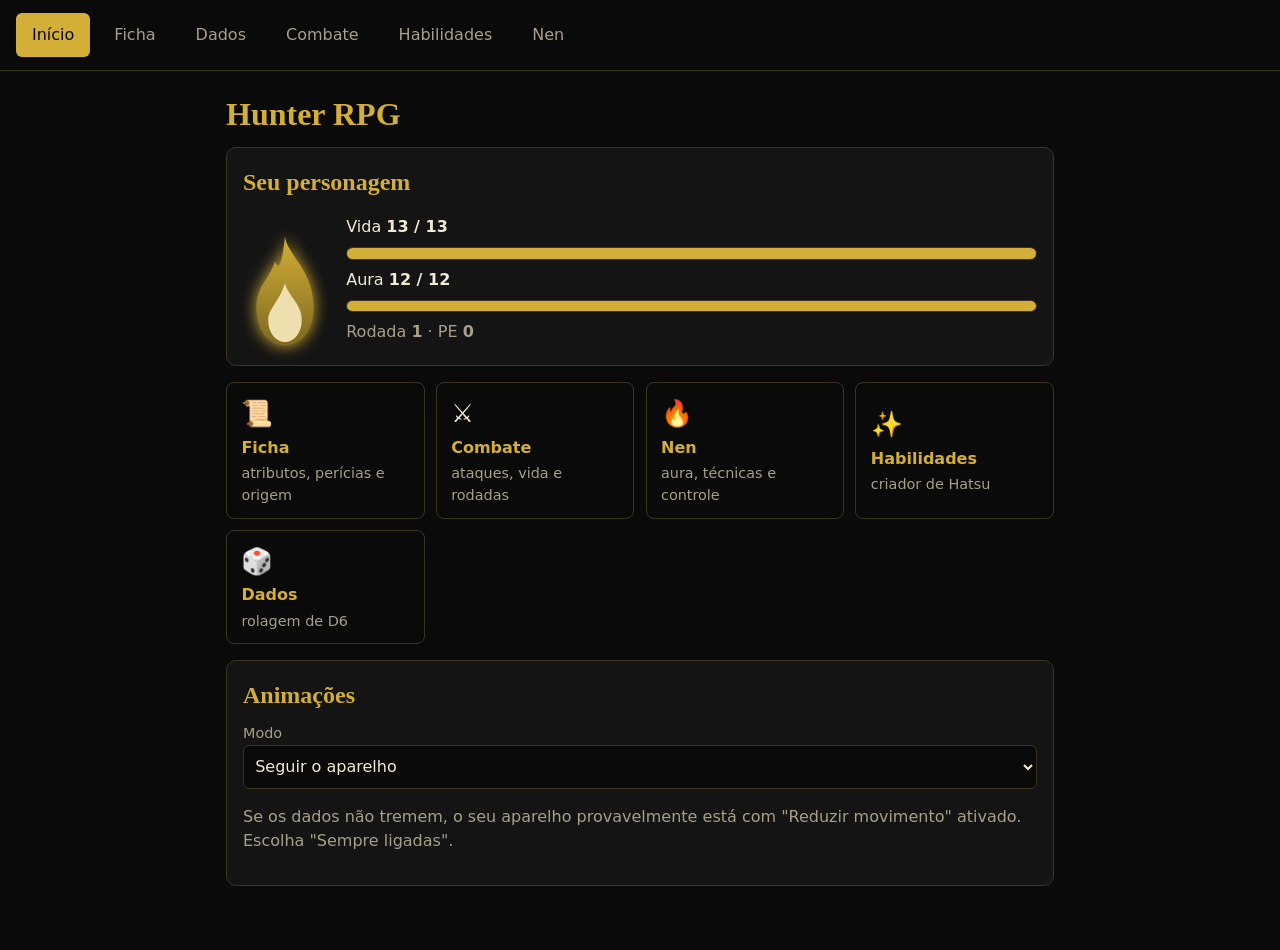
==== html/index.html @ ba84dd2d "mudanças" ====
<!DOCTYPE html>
<html lang="pt-BR">
<head>
<meta charset="UTF-8">
<meta name="viewport" content="width=device-width, initial-scale=1">
<title>Hunter RPG</title>
<link rel="stylesheet" href="../css/style.css">
<link rel="shortcut icon" href="../img/trupe.ico" type="image/x-icon">
</head>
<body>
<a class="pular" href="#conteudo">Pular para o conteúdo</a>
<nav aria-label="Principal"><a class="ativo" aria-current="page" href="index.html">Início</a><a href="ficha.html">Ficha</a><a href="dado.html">Dados</a><a href="combate.html">Combate</a><a href="habilidades.html">Habilidades</a><a href="nen.html">Nen</a></nav>
<main id="conteudo">
  <h1>Hunter RPG</h1>
  <section>
    <h2 id="resumoNome">Seu personagem</h2>
    <div class="linha-chama">
      <div class="chama" id="chama"></div>
      <div class="resumo-dados">
        <p>Vida <strong id="rPV"></strong></p>
        <div class="barra" id="barraPV" aria-label="Barra de vida"><div class="cheio"></div></div>
        <p>Aura <strong id="rPA"></strong></p>
        <div class="barra" id="barraPA" aria-label="Barra de aura"><div class="cheio"></div></div>
        <p class="suave">Rodada <strong id="rRodada"></strong> · PE <strong id="rPE"></strong></p>
      </div>
    </div>
  </section>
  <div class="atalhos">
    <a class="atalho" href="ficha.html"><span class="icone" aria-hidden="true">📜</span><strong>Ficha</strong><span class="desc">atributos, perícias e origem</span></a>
    <a class="atalho" href="combate.html"><span class="icone" aria-hidden="true">⚔️</span><strong>Combate</strong><span class="desc">ataques, vida e rodadas</span></a>
    <a class="atalho" href="nen.html"><span class="icone" aria-hidden="true">🔥</span><strong>Nen</strong><span class="desc">aura, técnicas e controle</span></a>
    <a class="atalho" href="habilidades.html"><span class="icone" aria-hidden="true">✨</span><strong>Habilidades</strong><span class="desc">criador de Hatsu</span></a>
    <a class="atalho" href="dado.html"><span class="icone" aria-hidden="true">🎲</span><strong>Dados</strong><span class="desc">rolagem de D6</span></a>
  </div>
  <section>
    <h2>Animações</h2>
    <label>Modo
      <select id="animacoes">
        <option value="">Seguir o aparelho</option>
        <option value="ligadas">Sempre ligadas</option>
        <option value="desligadas">Desligadas</option>
      </select>
    </label>
    <p class="suave">Se os dados não tremem, o seu aparelho provavelmente está com "Reduzir movimento" ativado. Escolha "Sempre ligadas".</p>
  </section>
</main>
<script src="../JavaScript/comum.js"></script>
<script src="../JavaScript/main.js"></script>
</body>
</html>
---- css/style.css ----
/* Cores do site: troque aqui e todas as páginas mudam */
:root{--bg:#0a0a0a;--painel:#141414;--borda:#3d3420;--texto:#f2ead3;--suave:#a89f88;--aura:#d4af37;--alerta:#ff6b6b}
*{box-sizing:border-box}
body{margin:0;background:var(--bg);color:var(--texto);font:16px/1.5 system-ui,sans-serif}
h1,h2{font-family:Georgia,serif;margin:0 0 .6rem;color:var(--aura)}
nav{display:flex;flex-wrap:wrap;gap:.5rem;padding:.8rem 1rem;border-bottom:1px solid var(--borda)}
nav a{color:var(--suave);text-decoration:none;padding:.3rem .8rem;border-radius:6px}
nav a:hover,nav a.ativo{color:var(--bg);background:var(--aura)}
main{max-width:860px;margin:0 auto;padding:1.2rem 1rem 3rem}
section{background:var(--painel);border:1px solid var(--borda);border-radius:10px;padding:1rem;margin-bottom:1rem}
.grade{display:grid;grid-template-columns:repeat(auto-fit,minmax(150px,1fr));gap:.7rem}
label{display:block;font-size:.9rem;color:var(--suave)}
input,select,textarea,button{font:inherit;width:100%;padding:.45rem;border-radius:6px;border:1px solid var(--borda);background:var(--bg);color:var(--texto)}
textarea{min-height:6rem}
input[type=checkbox]{width:auto}
button{background:var(--aura);color:var(--bg);font-weight:700;border:0;cursor:pointer}
button:disabled{opacity:.4;cursor:not-allowed}
:focus-visible{outline:2px solid var(--aura);outline-offset:2px}
.num{font-size:1.8rem;font-weight:700;color:var(--aura)}
.dado{display:inline-block;width:2.2rem;height:2.2rem;line-height:2.2rem;text-align:center;border-radius:6px;margin:.15rem;background:var(--bg);border:1px solid var(--borda)}
.dado.ok{background:var(--aura);color:var(--bg);font-weight:700}
.linha{border-top:1px solid var(--borda);padding:.7rem 0;display:grid;gap:.4rem}
.linha p{margin:0}
.aviso{color:var(--alerta)}
.suave{color:var(--suave)}
.ctrl{display:flex;align-items:center;gap:.5rem}
.ctrl label{flex:1}
.ctrl button{width:2.2rem;padding:.2rem}
.ctrl span{min-width:1.6rem;text-align:center;font-weight:700}
dialog{background:var(--painel);color:var(--texto);border:1px solid var(--borda);border-radius:10px;width:92%;max-width:520px;max-height:90vh;overflow:auto}
dialog::backdrop{background:#000a}
dialog label{margin-bottom:.6rem}
.card{border:1px solid var(--borda);border-radius:8px;padding:.8rem;margin:.6rem 0}
.card p{margin:.2rem 0}
.acoes{display:flex;flex-wrap:wrap;gap:.5rem;margin-top:.5rem}
.acoes button{width:auto;padding:.4rem .8rem}
button.sec{background:transparent;color:var(--texto);border:1px solid var(--borda)}

/* ===== Animações (só transform, opacity e sombras) ===== */
@view-transition{navigation:auto}
@keyframes entrar{from{opacity:0;transform:translateY(10px)}to{opacity:1;transform:none}}
@keyframes abrir{from{opacity:0;transform:scale(.95)}to{opacity:1;transform:none}}
@keyframes esmaecer{from{opacity:0}to{opacity:1}}
@keyframes tremida{0%,100%{transform:rotate(0)}25%{transform:rotate(-14deg)}75%{transform:rotate(14deg)}}
@keyframes brilho{0%{transform:scale(1.45);box-shadow:0 0 16px var(--aura)}100%{transform:none;box-shadow:none}}
@keyframes clarao{0%{transform:scale(1);text-shadow:none}40%{transform:scale(1.1);text-shadow:0 0 18px var(--aura),0 0 36px var(--aura)}100%{transform:scale(1);text-shadow:0 0 6px var(--aura)}}
@keyframes tremor{20%,60%{transform:translateX(-6px)}40%,80%{transform:translateX(6px)}}
@keyframes pisca{0%{filter:brightness(2.2)}100%{filter:none}}
@keyframes pulsar{50%{opacity:.45}}
@keyframes aura{0%,100%{box-shadow:0 0 6px var(--aura-cor,var(--aura))}50%{box-shadow:0 0 26px var(--aura-cor,var(--aura))}}

main>section{animation:entrar .4s ease both}
main>section:nth-of-type(2){animation-delay:.07s}
main>section:nth-of-type(3){animation-delay:.14s}
main>section:nth-of-type(4){animation-delay:.21s}
main>section:nth-of-type(5){animation-delay:.28s}
main>section:nth-of-type(n+6){animation-delay:.35s}
.card.entra{animation:entrar .35s ease both}
dialog[open]{animation:abrir .25s ease}
dialog[open]::backdrop{animation:esmaecer .25s ease}

button{transition:box-shadow .2s,transform .1s}
button:not(:disabled):hover{box-shadow:0 0 12px var(--aura)}
button:not(:disabled):active{transform:scale(.96)}

.dado.girando{animation:tremida .14s linear infinite}
.dado.brilho{animation:brilho .5s ease-out}
.critico{color:var(--aura);font-weight:700;animation:clarao .9s ease-out}
.errou{animation:tremor .4s}
.pisca{animation:pisca .5s}

.barra{height:.8rem;background:var(--bg);border:1px solid var(--borda);border-radius:99px;overflow:hidden;margin:.5rem 0}
.cheio{height:100%;background:var(--aura);transform:scaleX(var(--p,1));transform-origin:left;transition:transform .5s ease,background-color .5s}
.barra[data-estado="Cansado"] .cheio{background:#e0a030}
.barra[data-estado="Exausto"] .cheio{background:var(--alerta);animation:pulsar 1.2s infinite}
.barra[data-estado="Esgotado"] .cheio{animation:pulsar .8s infinite}
.aura-ativa{animation:aura 2.2s ease-in-out infinite;border-color:var(--aura-cor,var(--aura))}

html.sem-animacao *,html.sem-animacao *::before,html.sem-animacao *::after{animation:none!important;transition:none!important}

/* ===== Celular e acessibilidade ===== */
html{-webkit-text-size-adjust:100%}
body{overflow-wrap:break-word}
input,select,textarea,button{font-size:1rem;min-height:44px}
textarea{min-height:6rem}
input[type=checkbox]{width:1.5rem;height:1.5rem;min-height:0;margin-right:.5rem}
label:has(>input[type=checkbox]){display:inline-flex;align-items:center;min-height:44px;margin-right:1rem}
button,a,select,input{touch-action:manipulation}
nav{position:sticky;top:0;z-index:5;background:var(--bg);flex-wrap:nowrap;overflow-x:auto}
nav a{white-space:nowrap;min-height:44px;display:inline-flex;align-items:center;padding:.3rem 1rem}
.ctrl button{width:2.75rem;min-height:2.75rem}
dialog{max-height:90vh;max-height:92dvh;width:94%}
.pular{position:absolute;left:-999px}
.pular:focus{left:.5rem;top:.5rem;background:var(--aura);color:var(--bg);padding:.6rem 1rem;border-radius:6px;z-index:10}
.atalho{display:block;padding:.7rem .9rem;margin-bottom:.5rem;min-height:44px;border:1px solid var(--borda);border-radius:8px;color:var(--texto);text-decoration:none}
.atalho strong{color:var(--aura)}
.atalho:hover{border-color:var(--aura)}

/* ===== Chama de aura ===== */
#barraPA:not([data-estado="Cansado"]):not([data-estado="Exausto"]) .cheio{background:var(--aura-cor,var(--aura))}
.linha-chama{display:flex;align-items:flex-end;gap:1.2rem;flex-wrap:wrap}
.chama{width:84px;height:118px;flex:none;display:flex;align-items:flex-end;justify-content:center}
.chama svg{width:100%;height:100%;overflow:visible;transform:scale(var(--escala,1));transform-origin:50% 100%;transition:transform .6s ease;filter:drop-shadow(0 0 8px var(--aura-cor,var(--aura)))}
.chama .fogo,.chama .miolo{transform-box:fill-box;transform-origin:50% 100%;animation:tremular 1.1s ease-in-out infinite}
.chama .miolo{animation-duration:.8s;animation-direction:reverse}
.chama[data-estado="Exausto"] .fogo,.chama[data-estado="Exausto"] .miolo{animation-duration:.5s}
.chama[data-estado="Esgotado"]{opacity:.55}
.chama[data-estado="Esgotado"] .fogo,.chama[data-estado="Esgotado"] .miolo{animation:none}
.chama.intensa .fogo,.chama.intensa .miolo{animation-duration:.55s}
.chama.intensa svg{filter:drop-shadow(0 0 18px var(--aura-cor,var(--aura)))}
@keyframes tremular{0%,100%{transform:scale(1,1) skewX(0)}30%{transform:scale(.96,1.07) skewX(-3deg)}60%{transform:scale(1.03,.95) skewX(2deg)}}
.preset::before{content:"";display:inline-block;width:1rem;height:1rem;border-radius:50%;background:var(--c);margin-right:.5rem;vertical-align:-.15rem;border:1px solid #fff5}
input[type=color]{padding:.2rem;width:100%}

/* ===== Painel e navegação no celular ===== */
.topo-mobile{display:none}
.resumo-dados{flex:1;min-width:180px}
.resumo-dados p{margin:.3rem 0}
.atalhos{display:grid;grid-template-columns:repeat(auto-fit,minmax(170px,1fr));gap:.7rem;margin-bottom:1rem}
.atalhos .atalho{margin:0;min-height:100px;display:flex;flex-direction:column;justify-content:center;gap:.2rem}
.atalho .icone{font-size:1.6rem}
.atalho .desc{color:var(--suave);font-size:.9rem}
@media (max-width:700px){
  nav{display:none}
  .topo-mobile{display:block;position:sticky;top:0;z-index:5;background:var(--bg);border-bottom:1px solid var(--borda);padding:.2rem 1rem}
  .topo-mobile a{display:inline-flex;align-items:center;gap:.5rem;min-height:48px;color:var(--aura);text-decoration:none;font-weight:700}
  .atalhos{grid-template-columns:1fr 1fr}
}
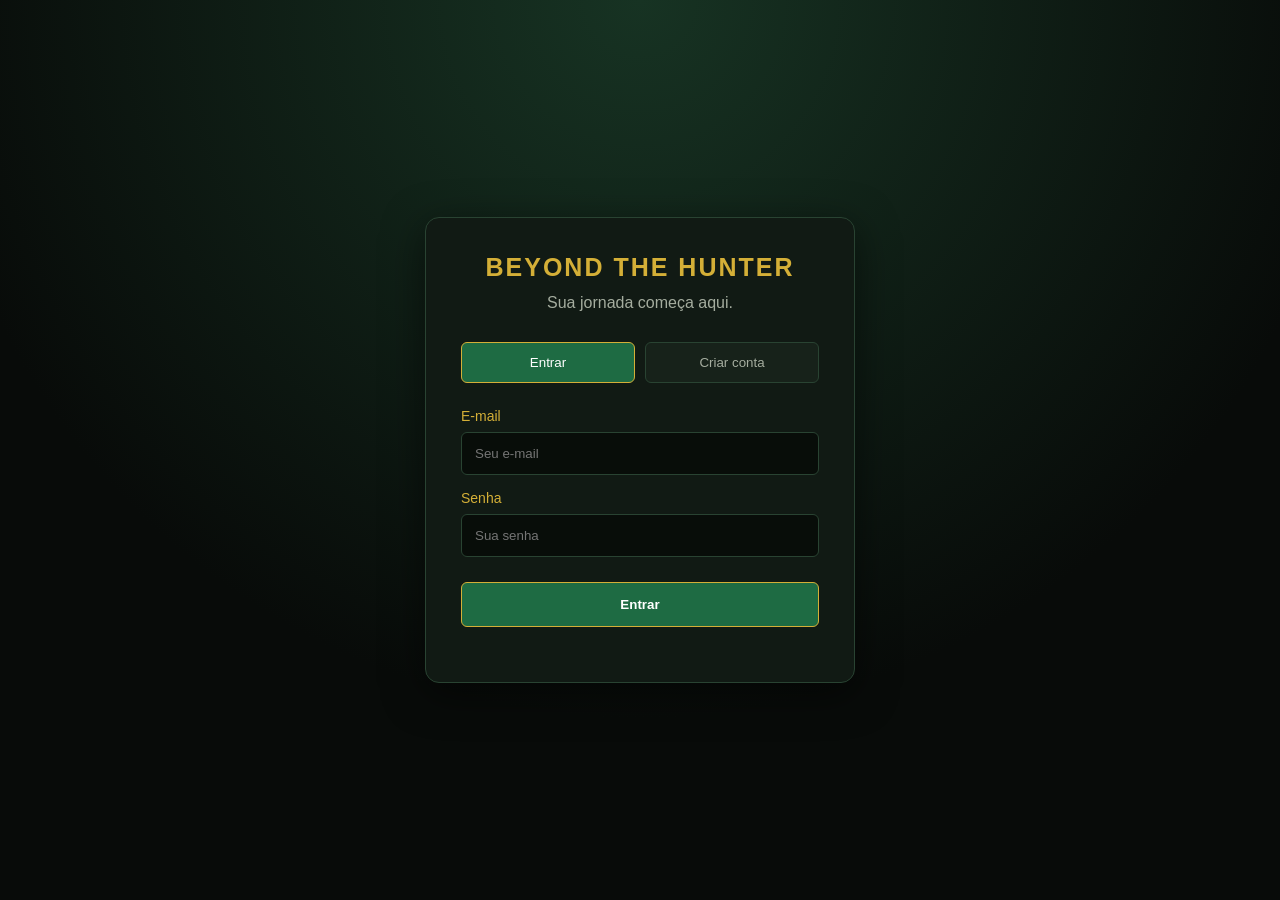
==== commit e6ebd500: "teste" ====
--- a/html/index.html
+++ b/html/index.html
@@ -1,50 +1,16 @@
+
 <!DOCTYPE html>
 <html lang="pt-BR">
 <head>
-<meta charset="UTF-8">
-<meta name="viewport" content="width=device-width, initial-scale=1">
-<title>Hunter RPG</title>
-<link rel="stylesheet" href="../css/style.css">
-<link rel="shortcut icon" href="../img/trupe.ico" type="image/x-icon">
+    <meta charset="UTF-8">
+    <meta name="viewport" content="width=device-width, initial-scale=1.0">
+    <title>Beyond the Hunter</title>
+    <meta http-equiv="refresh" content="0; url=login.html">
 </head>
 <body>
-<a class="pular" href="#conteudo">Pular para o conteúdo</a>
-<nav aria-label="Principal"><a class="ativo" aria-current="page" href="index.html">Início</a><a href="ficha.html">Ficha</a><a href="dado.html">Dados</a><a href="combate.html">Combate</a><a href="habilidades.html">Habilidades</a><a href="nen.html">Nen</a></nav>
-<main id="conteudo">
-  <h1>Hunter RPG</h1>
-  <section>
-    <h2 id="resumoNome">Seu personagem</h2>
-    <div class="linha-chama">
-      <div class="chama" id="chama"></div>
-      <div class="resumo-dados">
-        <p>Vida <strong id="rPV"></strong></p>
-        <div class="barra" id="barraPV" aria-label="Barra de vida"><div class="cheio"></div></div>
-        <p>Aura <strong id="rPA"></strong></p>
-        <div class="barra" id="barraPA" aria-label="Barra de aura"><div class="cheio"></div></div>
-        <p class="suave">Rodada <strong id="rRodada"></strong> · PE <strong id="rPE"></strong></p>
-      </div>
-    </div>
-  </section>
-  <div class="atalhos">
-    <a class="atalho" href="ficha.html"><span class="icone" aria-hidden="true">📜</span><strong>Ficha</strong><span class="desc">atributos, perícias e origem</span></a>
-    <a class="atalho" href="combate.html"><span class="icone" aria-hidden="true">⚔️</span><strong>Combate</strong><span class="desc">ataques, vida e rodadas</span></a>
-    <a class="atalho" href="nen.html"><span class="icone" aria-hidden="true">🔥</span><strong>Nen</strong><span class="desc">aura, técnicas e controle</span></a>
-    <a class="atalho" href="habilidades.html"><span class="icone" aria-hidden="true">✨</span><strong>Habilidades</strong><span class="desc">criador de Hatsu</span></a>
-    <a class="atalho" href="dado.html"><span class="icone" aria-hidden="true">🎲</span><strong>Dados</strong><span class="desc">rolagem de D6</span></a>
-  </div>
-  <section>
-    <h2>Animações</h2>
-    <label>Modo
-      <select id="animacoes">
-        <option value="">Seguir o aparelho</option>
-        <option value="ligadas">Sempre ligadas</option>
-        <option value="desligadas">Desligadas</option>
-      </select>
-    </label>
-    <p class="suave">Se os dados não tremem, o seu aparelho provavelmente está com "Reduzir movimento" ativado. Escolha "Sempre ligadas".</p>
-  </section>
-</main>
-<script src="../JavaScript/comum.js"></script>
-<script src="../JavaScript/main.js"></script>
+    <p>
+        Redirecionando para o Beyond the Hunter...
+        <a href="login.html">Clique aqui se não for redirecionado.</a>
+    </p>
 </body>
-</html>+</html>
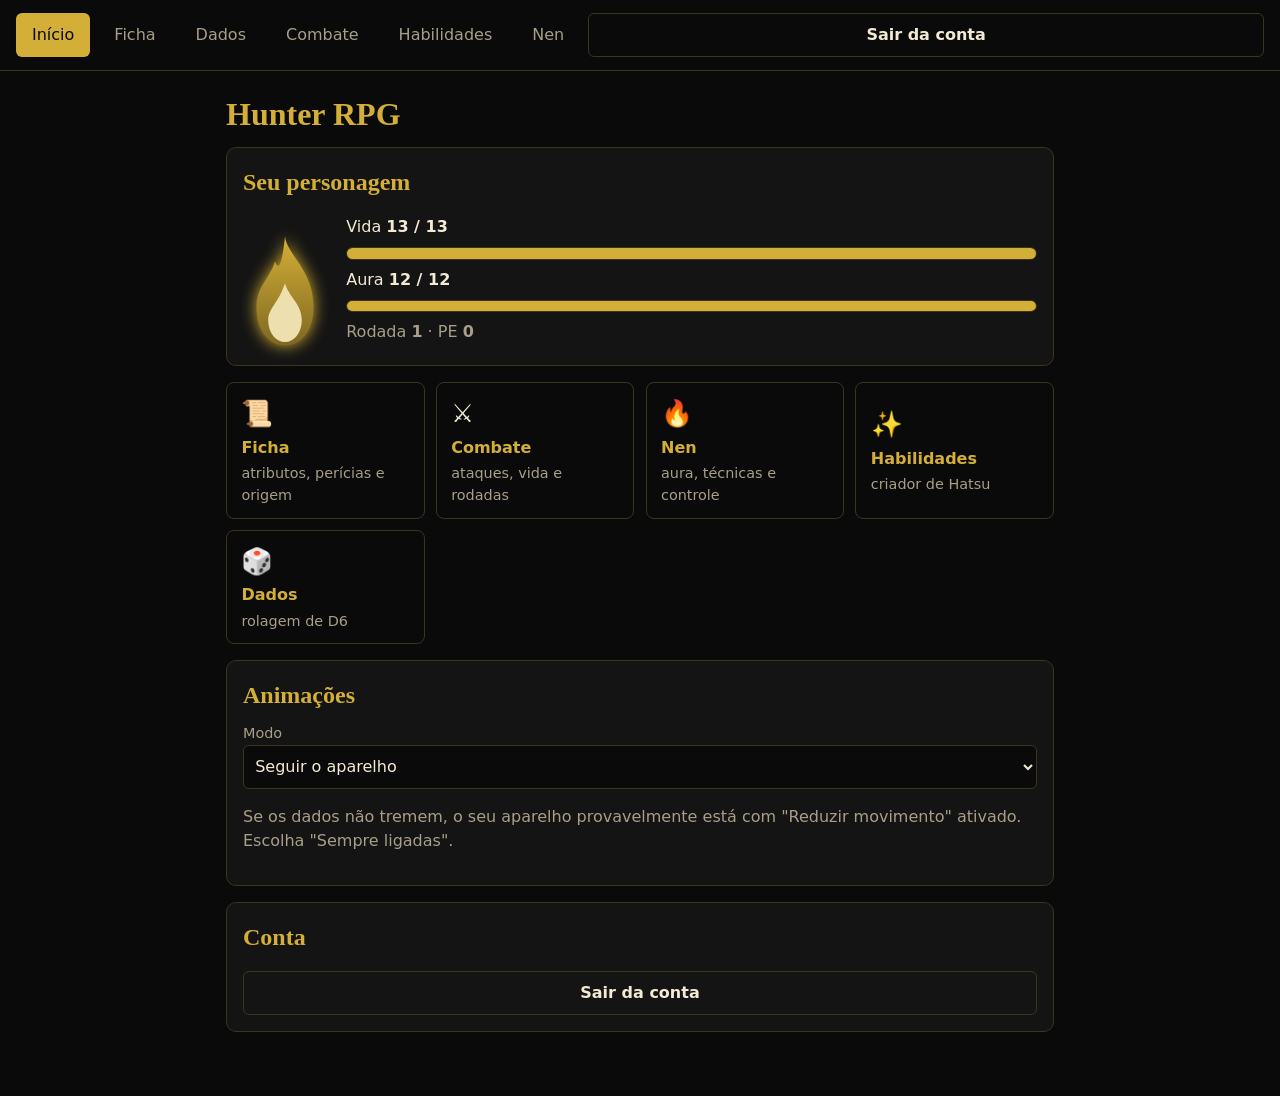
==== commit 32ce3f19: "bug fix" ====
--- a/html/index.html
+++ b/html/index.html
@@ -1,16 +1,16 @@
-
 <!DOCTYPE html>
 <html lang="pt-BR">
 <head>
     <meta charset="UTF-8">
     <meta name="viewport" content="width=device-width, initial-scale=1.0">
     <title>Beyond the Hunter</title>
-    <meta http-equiv="refresh" content="0; url=login.html">
+    <meta http-equiv="refresh" content="0; url=painel.html">
+    <script>window.location.replace("painel.html");</script>
 </head>
 <body>
     <p>
         Redirecionando para o Beyond the Hunter...
-        <a href="login.html">Clique aqui se não for redirecionado.</a>
+        <a href="painel.html">Clique aqui se não for redirecionado.</a>
     </p>
 </body>
-</html>
+</html>
